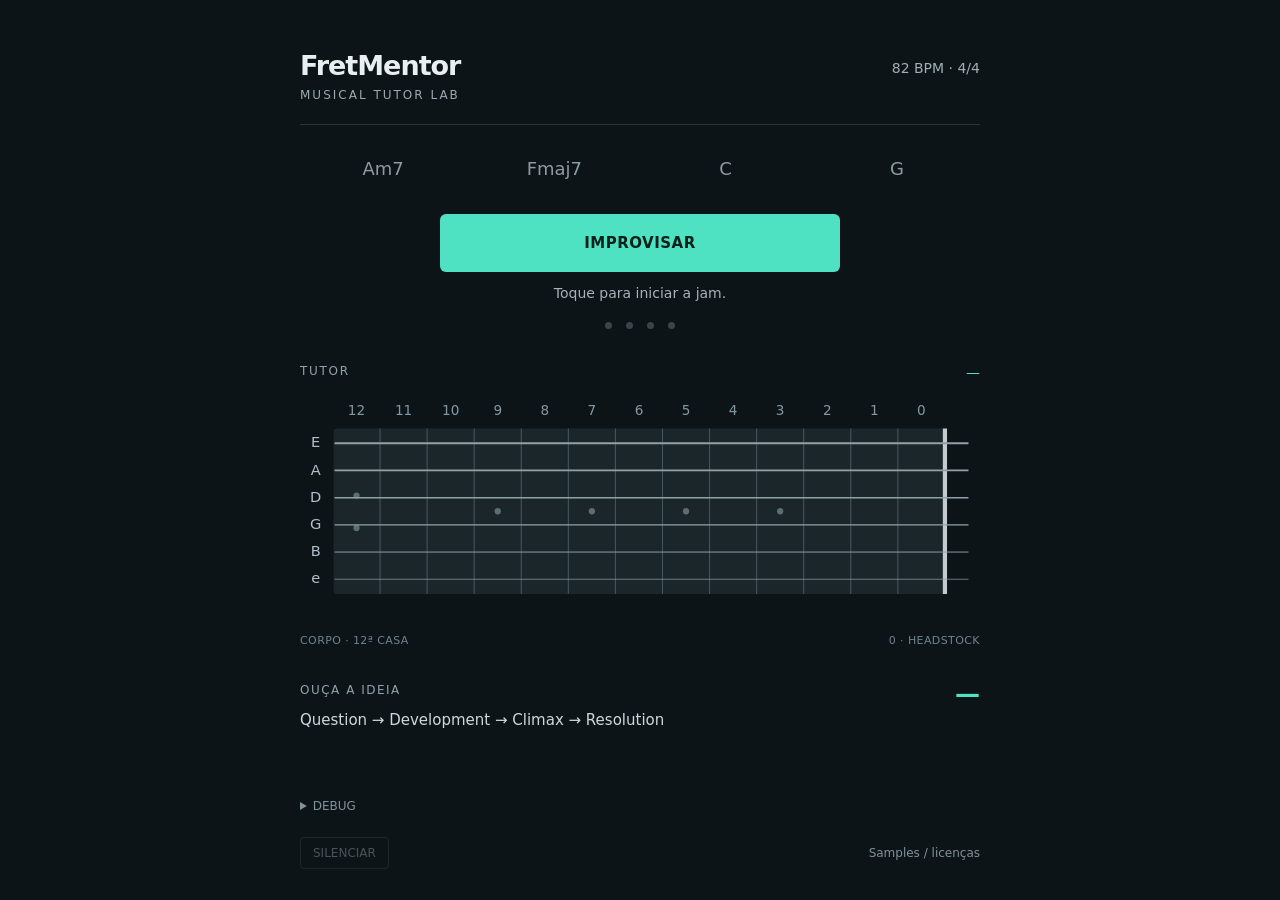
==== fretmentor-tutor-lab/index.html @ 3f9028cd "Add isolated sampled Musical Tutor Lab and remove spoken tutor [skip ci]" ====
<!doctype html>
<html lang="pt-BR">
<head><meta charset="utf-8"><meta name="viewport" content="width=device-width,initial-scale=1,viewport-fit=cover"><meta name="theme-color" content="#0d1418"><meta name="description" content="Laboratório de fraseado musical e tablatura ao vivo"><title>FretMentor — Musical Tutor Lab</title><link rel="manifest" href="./manifest.webmanifest"><link rel="icon" href="./icon.svg" type="image/svg+xml"><link rel="stylesheet" href="./style.css"></head>
<body><main>
<header><h1>FretMentor</h1><p>MUSICAL TUTOR LAB</p><span class="tempo">82 BPM · 4/4</span></header>
<div id="chords" class="chords" aria-label="Progressão"><span>Am7</span><span>Fmaj7</span><span>C</span><span>G</span></div>
<button id="improvise" class="primary">IMPROVISAR</button>
<p id="status" class="status" role="status">Toque para iniciar a jam.</p>
<div class="beats" id="beats" aria-hidden="true"><i></i><i></i><i></i><i></i></div>
<section class="instrument" aria-label="Tablatura ao vivo"><div class="neck-heading"><span>TUTOR</span><span id="position">—</span></div><div id="fretboard"></div><div class="orientation"><span>CORPO · 12ª CASA</span><span>0 · HEADSTOCK</span></div></section>
<div class="musical-info"><span id="phrase">OUÇA A IDEIA</span><strong id="note">—</strong><p id="target">Question → Development → Climax → Resolution</p></div>
<div id="summary" class="summary" hidden></div>
<details id="debug"><summary>DEBUG</summary><pre id="debug-data"></pre></details>
<footer><button id="mute" class="quiet" disabled aria-pressed="false">SILENCIAR</button><a href="./CREDITS.md">Samples / licenças</a></footer>
</main><script type="module" src="./app.mjs"></script></body></html>
---- fretmentor-tutor-lab/style.css ----
:root{color-scheme:dark;font-family:system-ui,-apple-system,sans-serif;color:#e9eef0;background:#0d1418;--teal:#4ee2c2;--purple:#c19cff}*{box-sizing:border-box}body{margin:0}main{max-width:720px;margin:auto;padding:32px 20px max(20px,env(safe-area-inset-bottom));}header{position:relative;border-bottom:1px solid #28353b;padding-bottom:22px;margin-bottom:24px}h1{font-size:27px;font-weight:650;margin:0;letter-spacing:-1px}header p{font-size:12px;letter-spacing:2px;margin:7px 0 0;color:#9aaaae}.tempo{font-size:14px;color:#a0b0b6;position:absolute;right:0;top:10px}.chords{display:flex;gap:5px;justify-content:space-between;margin:0 0 24px}.chords span{padding:9px 10px;color:#8d9ca3;font-size:18px;border-bottom:2px solid transparent;flex:1;text-align:center}.chords span.active{color:var(--teal);border-color:var(--teal)}button{font:inherit;cursor:pointer;touch-action:manipulation}button:disabled{cursor:default}.primary{display:block;width:100%;min-height:58px;background:var(--teal);color:#09211b;border:0;border-radius:6px;font-weight:750;font-size:15px;letter-spacing:.5px}.primary:disabled{background:#264139;color:#a8d7c9}.primary:focus-visible,button:focus-visible,summary:focus-visible{outline:3px solid var(--purple);outline-offset:4px}.status{color:#a4b3ba;font-size:14px;text-align:center;min-height:20px;margin:13px 0}.beats{display:flex;justify-content:center;gap:14px;margin:17px 0 31px}.beats i{width:7px;height:7px;border-radius:50%;background:#3a454a}.beats i.active{background:var(--teal)}.neck-heading{display:flex;justify-content:space-between;font-size:12px;letter-spacing:1.7px;color:#90a3aa;margin-bottom:12px}.neck-heading span:last-child{letter-spacing:0;color:var(--teal);font-size:14px}.instrument svg{width:100%;display:block;overflow:visible}.orientation{display:flex;justify-content:space-between;color:#70838c;font-size:11px;letter-spacing:.4px;margin-top:12px}.musical-info{margin-top:32px;min-height:112px}.musical-info>span{color:#90a3aa;font-size:12px;letter-spacing:1.5px}.musical-info strong{float:right;font-size:25px;color:var(--teal);font-weight:600}.musical-info p{font-size:15px;color:#ccd9dd;line-height:1.7;margin:10px 0}.summary{border-top:1px solid #28353b;font-size:13px;color:#9cb0b9;line-height:1.8;padding-top:14px}.summary b{color:#d6e1e6;font-weight:500}details{margin-top:8px;color:#80929a;font-size:12px}summary{cursor:pointer;width:max-content}pre{font-size:12px;white-space:pre-wrap;line-height:1.6}footer{display:flex;justify-content:space-between;align-items:center;margin-top:24px;font-size:12px}footer a{color:#80929a;text-decoration:none}.quiet{background:none;color:#a0b0b6;border:1px solid #34434a;border-radius:4px;padding:8px 12px;font-size:12px}.quiet:disabled{opacity:.4}@media(max-width:370px){main{padding:25px 12px}.tempo{position:static;display:block;margin-top:12px}.chords span{padding:8px 5px}.orientation{font-size:10px}}@media(min-width:600px){main{padding-top:50px}.instrument{margin-top:35px}.primary{max-width:400px;margin:auto}}@media(prefers-reduced-motion:reduce){*{scroll-behavior:auto}}
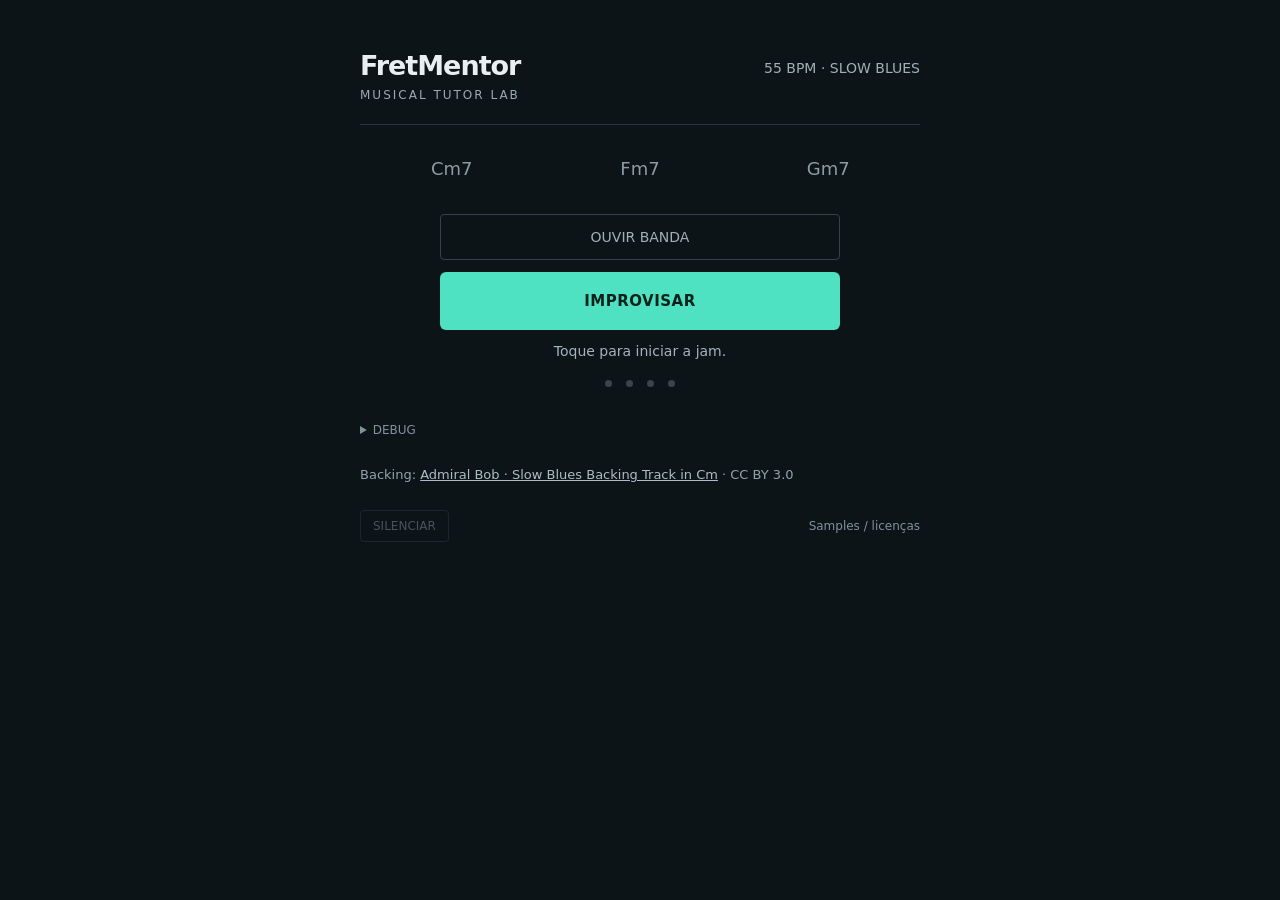
==== commit b505a90e: "Replace tutor lab backing with licensed recorded jam and revise musical phrasing" ====
--- a/fretmentor-tutor-lab/index.html
+++ b/fretmentor-tutor-lab/index.html
@@ -2,14 +2,14 @@
 <html lang="pt-BR">
 <head><meta charset="utf-8"><meta name="viewport" content="width=device-width,initial-scale=1,viewport-fit=cover"><meta name="theme-color" content="#0d1418"><meta name="description" content="Laboratório de fraseado musical e tablatura ao vivo"><title>FretMentor — Musical Tutor Lab</title><link rel="manifest" href="./manifest.webmanifest"><link rel="icon" href="./icon.svg" type="image/svg+xml"><link rel="stylesheet" href="./style.css"></head>
 <body><main>
-<header><h1>FretMentor</h1><p>MUSICAL TUTOR LAB</p><span class="tempo">82 BPM · 4/4</span></header>
-<div id="chords" class="chords" aria-label="Progressão"><span>Am7</span><span>Fmaj7</span><span>C</span><span>G</span></div>
-<button id="improvise" class="primary">IMPROVISAR</button>
+<header><h1>FretMentor</h1><p>MUSICAL TUTOR LAB</p><span class="tempo">55 BPM · SLOW BLUES</span></header>
+<div id="chords" class="chords" aria-label="Progressão"><span>Cm7</span><span>Fm7</span><span>Gm7</span></div>
+<button id="band" class="quiet band">OUVIR BANDA</button><button id="improvise" class="primary">IMPROVISAR</button>
 <p id="status" class="status" role="status">Toque para iniciar a jam.</p>
 <div class="beats" id="beats" aria-hidden="true"><i></i><i></i><i></i><i></i></div>
 <section class="instrument" aria-label="Tablatura ao vivo"><div class="neck-heading"><span>TUTOR</span><span id="position">—</span></div><div id="fretboard"></div><div class="orientation"><span>CORPO · 12ª CASA</span><span>0 · HEADSTOCK</span></div></section>
-<div class="musical-info"><span id="phrase">OUÇA A IDEIA</span><strong id="note">—</strong><p id="target">Question → Development → Climax → Resolution</p></div>
+<div class="musical-info"><span id="phrase">OUÇA A IDEIA</span><strong id="note">—</strong><p id="target">Frases livres sobre uma banda gravada.</p></div>
 <div id="summary" class="summary" hidden></div>
 <details id="debug"><summary>DEBUG</summary><pre id="debug-data"></pre></details>
-<footer><button id="mute" class="quiet" disabled aria-pressed="false">SILENCIAR</button><a href="./CREDITS.md">Samples / licenças</a></footer>
+<p class="track-credit">Backing: <a href="https://ccmixter.org/files/admiralbob77/28495" target="_blank" rel="noopener">Admiral Bob · Slow Blues Backing Track in Cm</a> · CC BY 3.0</p><footer><button id="mute" class="quiet" disabled aria-pressed="false">SILENCIAR</button><a href="./CREDITS.md">Samples / licenças</a></footer>
 </main><script type="module" src="./app.mjs"></script></body></html>
--- a/fretmentor-tutor-lab/style.css
+++ b/fretmentor-tutor-lab/style.css
@@ -1 +1,5 @@
 :root{color-scheme:dark;font-family:system-ui,-apple-system,sans-serif;color:#e9eef0;background:#0d1418;--teal:#4ee2c2;--purple:#c19cff}*{box-sizing:border-box}body{margin:0}main{max-width:720px;margin:auto;padding:32px 20px max(20px,env(safe-area-inset-bottom));}header{position:relative;border-bottom:1px solid #28353b;padding-bottom:22px;margin-bottom:24px}h1{font-size:27px;font-weight:650;margin:0;letter-spacing:-1px}header p{font-size:12px;letter-spacing:2px;margin:7px 0 0;color:#9aaaae}.tempo{font-size:14px;color:#a0b0b6;position:absolute;right:0;top:10px}.chords{display:flex;gap:5px;justify-content:space-between;margin:0 0 24px}.chords span{padding:9px 10px;color:#8d9ca3;font-size:18px;border-bottom:2px solid transparent;flex:1;text-align:center}.chords span.active{color:var(--teal);border-color:var(--teal)}button{font:inherit;cursor:pointer;touch-action:manipulation}button:disabled{cursor:default}.primary{display:block;width:100%;min-height:58px;background:var(--teal);color:#09211b;border:0;border-radius:6px;font-weight:750;font-size:15px;letter-spacing:.5px}.primary:disabled{background:#264139;color:#a8d7c9}.primary:focus-visible,button:focus-visible,summary:focus-visible{outline:3px solid var(--purple);outline-offset:4px}.status{color:#a4b3ba;font-size:14px;text-align:center;min-height:20px;margin:13px 0}.beats{display:flex;justify-content:center;gap:14px;margin:17px 0 31px}.beats i{width:7px;height:7px;border-radius:50%;background:#3a454a}.beats i.active{background:var(--teal)}.neck-heading{display:flex;justify-content:space-between;font-size:12px;letter-spacing:1.7px;color:#90a3aa;margin-bottom:12px}.neck-heading span:last-child{letter-spacing:0;color:var(--teal);font-size:14px}.instrument svg{width:100%;display:block;overflow:visible}.orientation{display:flex;justify-content:space-between;color:#70838c;font-size:11px;letter-spacing:.4px;margin-top:12px}.musical-info{margin-top:32px;min-height:112px}.musical-info>span{color:#90a3aa;font-size:12px;letter-spacing:1.5px}.musical-info strong{float:right;font-size:25px;color:var(--teal);font-weight:600}.musical-info p{font-size:15px;color:#ccd9dd;line-height:1.7;margin:10px 0}.summary{border-top:1px solid #28353b;font-size:13px;color:#9cb0b9;line-height:1.8;padding-top:14px}.summary b{color:#d6e1e6;font-weight:500}details{margin-top:8px;color:#80929a;font-size:12px}summary{cursor:pointer;width:max-content}pre{font-size:12px;white-space:pre-wrap;line-height:1.6}footer{display:flex;justify-content:space-between;align-items:center;margin-top:24px;font-size:12px}footer a{color:#80929a;text-decoration:none}.quiet{background:none;color:#a0b0b6;border:1px solid #34434a;border-radius:4px;padding:8px 12px;font-size:12px}.quiet:disabled{opacity:.4}@media(max-width:370px){main{padding:25px 12px}.tempo{position:static;display:block;margin-top:12px}.chords span{padding:8px 5px}.orientation{font-size:10px}}@media(min-width:600px){main{padding-top:50px}.instrument{margin-top:35px}.primary{max-width:400px;margin:auto}}@media(prefers-reduced-motion:reduce){*{scroll-behavior:auto}}
+
+.instrument,.musical-info,.summary{display:none}.track-credit{font-size:13px;line-height:1.6;color:#90a3aa;margin-top:28px}.track-credit a{color:#acbdc5}details{margin-top:36px}main{max-width:600px}
+
+.band{display:block;width:100%;min-height:46px;margin:0 auto 12px;font-size:14px}.band:disabled{opacity:.7}@media(min-width:600px){.band{max-width:400px}}
